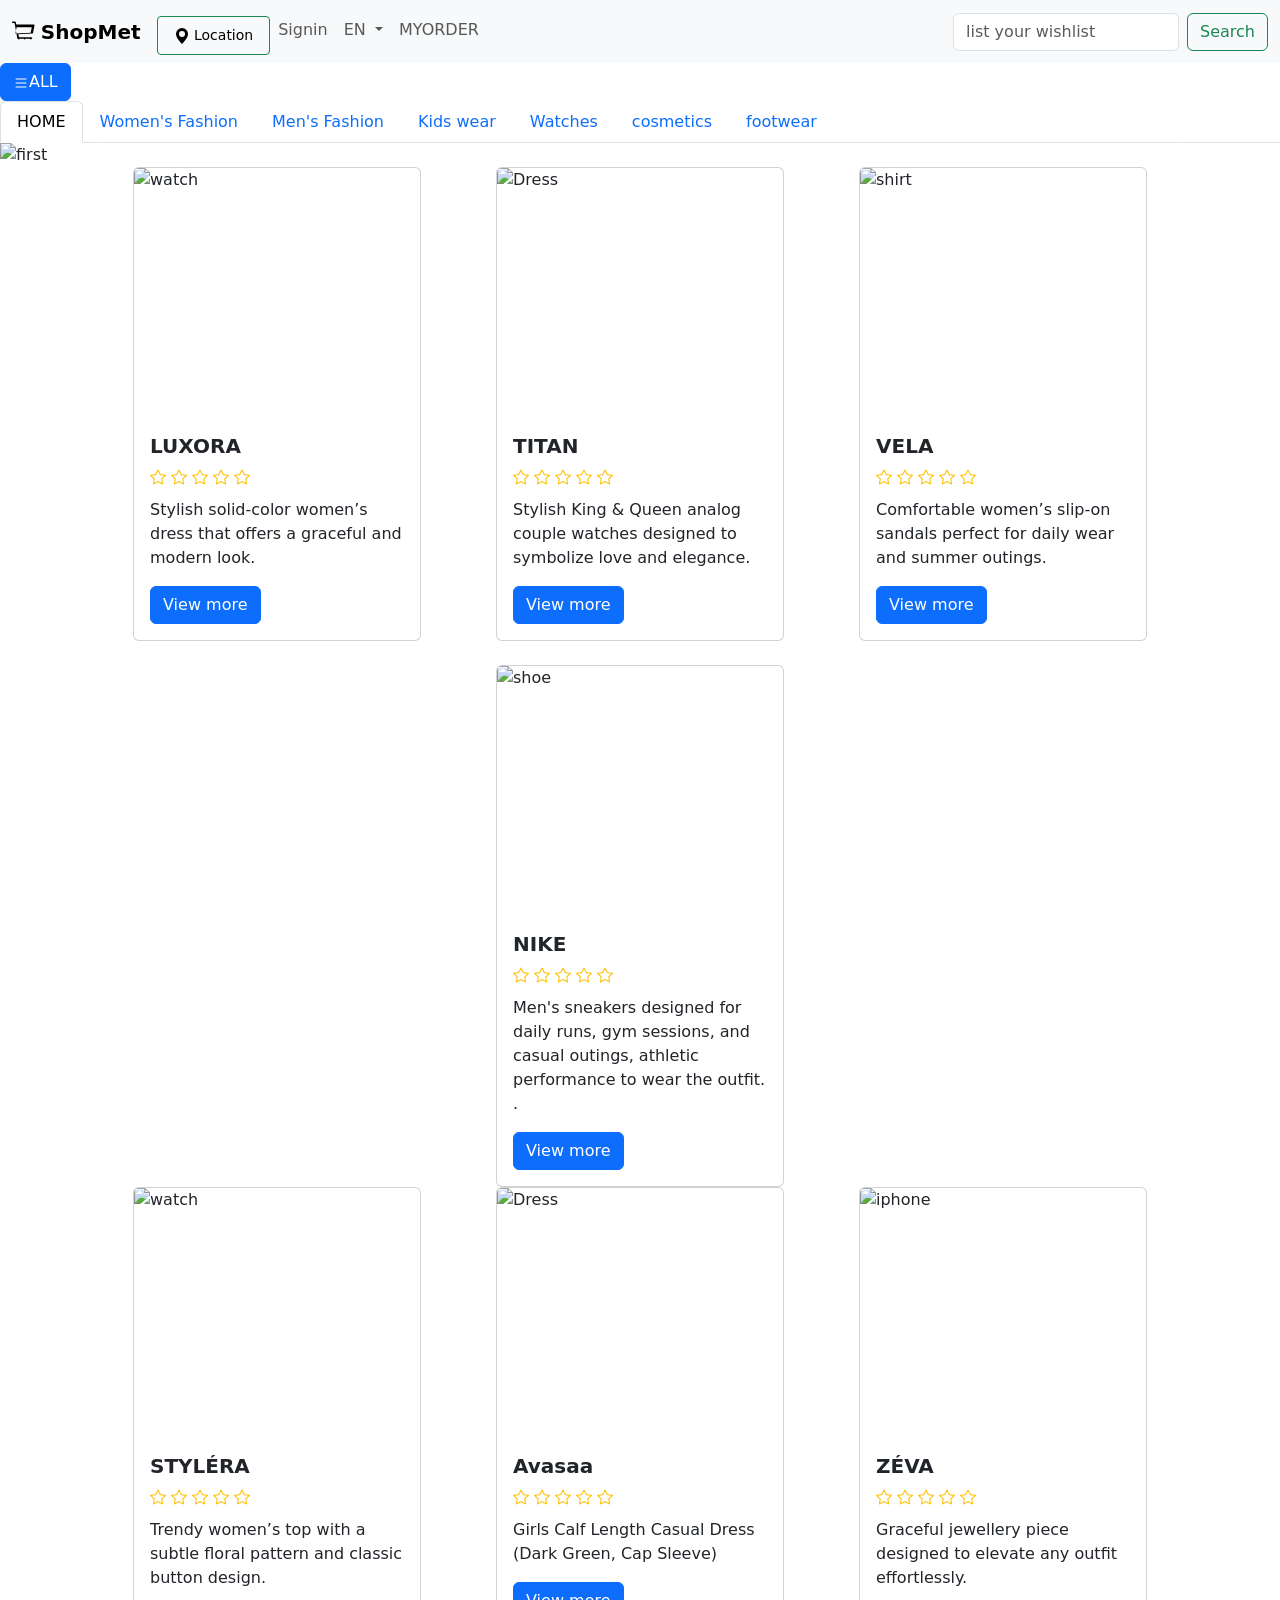
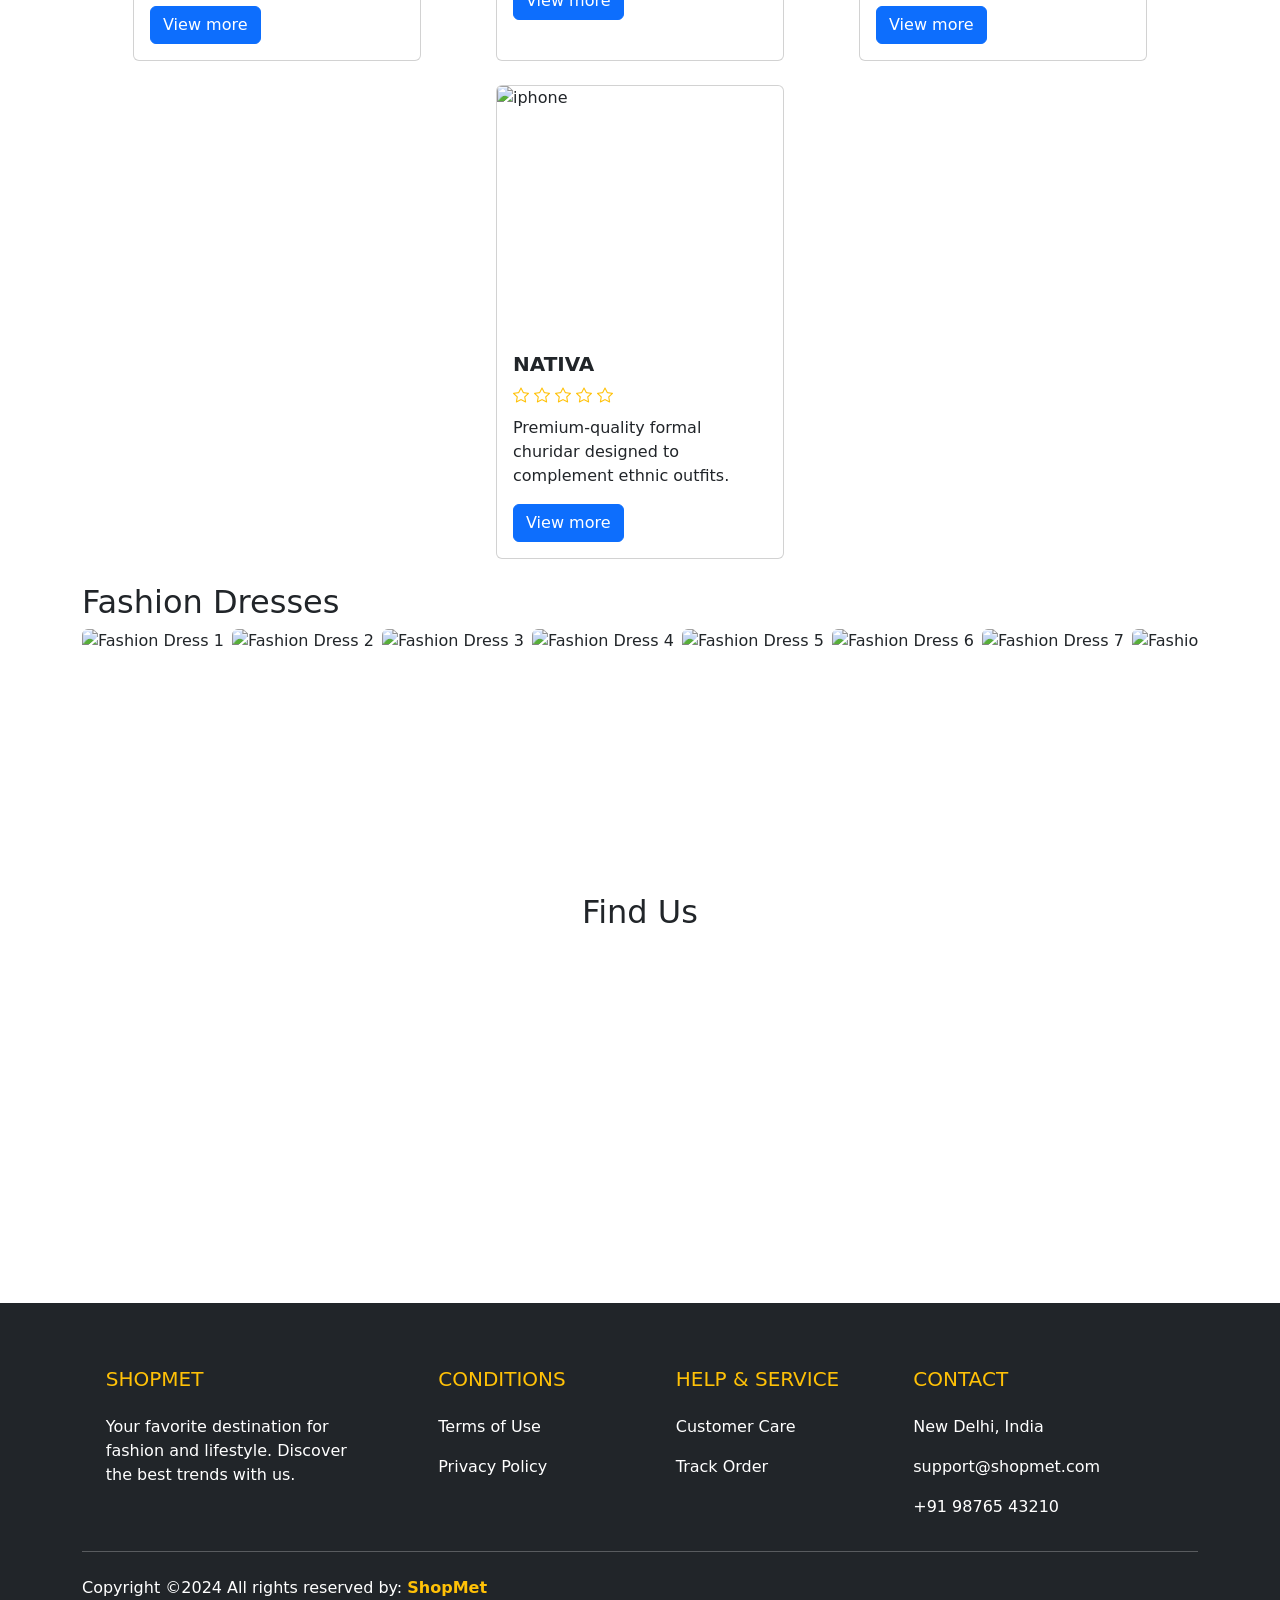
==== index.html @ eb03e345 "Rename nm.html to index.html" ====
<!DOCTYPE html>
<html lang="en">
    <head>
        <meta charset="utf-8">
        <meta http-equiv="X-UA-Compatible" content="IE=edge">
        <title>Shopmet</title>
        <meta name="description" content="">
        <meta name="viewport" content="width=device-width, initial-scale=1">
            <link href="https://cdn.jsdelivr.net/npm/bootstrap@5.3.6/dist/css/bootstrap.min.css" rel="stylesheet" integrity="sha384-4Q6Gf2aSP4eDXB8Miphtr37CMZZQ5oXLH2yaXMJ2w8e2ZtHTl7GptT4jmndRuHDT" crossorigin="anonymous">

        <link rel="stylesheet" href="style1.css">
        <link rel="stylesheet" href="https://cdn.jsdelivr.net/npm/bootstrap-icons@1.11.3/font/bootstrap-icons.min.css">
        <style>
          .horizontal-scroll-container {
            display: flex;
            overflow-x: auto;
            padding-bottom: 1rem; /* For scrollbar visibility */
          }
          /* Styles for the horizontally scrolling image cards */
          .horizontal-scroll-container .card {
            width: 150px; /* Adjust width as needed for your images */
            height: 200px; /* Adjust height as needed for your images */
            margin-right: 0; /* Remove gaps between cards */
            padding: 0; /* Remove card padding */
            border: none; /* Optional: remove card border */
            flex-shrink: 0; /* Prevent items from shrinking */
            overflow: hidden; /* Ensure image fits within card boundaries */
          }
          .horizontal-scroll-container .card img {
            width: 100%;
            height: 100%;
            object-fit: cover; /* Ensures image covers the card, might crop */
            display: block; /* Removes extra space below image */
          }
          .card-container {
            display: flex;
            flex-wrap: wrap;
            justify-content: space-evenly;
            gap: 1.5rem;
          }
          .card-container .card img {
            height: 250px;
            object-fit: cover;
          }
       </style>
    </head>
    <body>
        <div class="toptop"> 
<nav class="navbar navbar-expand-lg bg-body-tertiary">
  <div class="container-fluid">
    <a class="navbar-brand" href="#" style="display: inline-flex; align-items: center;">
      <svg xmlns="http://www.w3.org/2000/svg" width="24" height="24" fill="currentColor" class="bi bi-cart3" viewBox="0 0 16 16" style="margin-right: 0.3rem;">
        <path d="M0 1.5A.5.5 0 0 1 .5 1H2a.5.5 0 0 1 .485.379L2.89 3H14.5a.5.5 0 0 1 .49.598l-1 5a.5.5 0 0 1-.465.401l-9.397.472L4.74 11.5H13a.5.5 0 0 1 0 1H4a.5.5 0 0 1-.491-.408L2.01 3.607 1.61 2H.5a.5.5 0 0 1-.5-.5M3.105 4.757l-.858 4.31L12.44 8.5l.722-3.61zM5 12.5a.5.5 0 1 1-1 0 .5.5 0 0 1 1 0m8 0a.5.5 0 1 1-1 0 .5.5 0 0 1 1 0m-4 0a.5.5 0 1 1-1 0 .5.5 0 0 1 1 0"/> </svg>
      <strong>ShopMet</strong>
    </a>
    <button class="navbar-toggler" type="button" data-bs-toggle="collapse" data-bs-target="#navbarSupportedContent" aria-controls="navbarSupportedContent" aria-expanded="false" aria-label="Toggle navigation">
      <span class="navbar-toggler-icon"></span>
    </button>
    <div class="collapse navbar-collapse" id="navbarSupportedContent">
      <ul class="navbar-nav me-auto mb-2 mb-lg-0 topbar">
        <li class="nav-item">
          <a class="nav-link active" aria-current="page" href="#" style="padding-top: 0.25rem; padding-bottom: 0.25rem;"><button id="location-btn" class="btn btn-outline-success btn-sm" type="button"><svg xmlns="http://www.w3.org/2000/svg" width="16" height="16" fill="currentcolor" class="bi bi-geo-alt-fill" viewBox="0 0 16 16">
  <path d="M8 16s6-5.686 6-10A6 6 0 0 0 2 6c0 4.314 6 10 6 10m0-7a3 3 0 1 1 0-6 3 3 0 0 1 0 6"/> </svg> Location</a>
        </li>
        <li class="nav-item">
          <a class="nav-link" href="#" id="signin-btn" style="padding-top: 0.625rem; padding-bottom: 0.625rem;">Signin</a>
        </li>
        <li class="nav-item dropdown">
          <a class="nav-link dropdown-toggle" href="#" role="button" data-bs-toggle="dropdown" aria-expanded="false" style="padding-top: 0.625rem; padding-bottom: 0.625rem;">
            EN
          </a>
          <ul class="dropdown-menu">
            <li><a class="dropdown-item" href="#">Tamil</a></li>
             <li><a class="dropdown-item" href="#">English</a></li>
            <li><a class="dropdown-item" href="#">hindi</a></li>
            <li><hr class="dropdown-divider"></li>
            <li><a class="dropdown-item" href="#">Something else here</a></li>
          </ul>
        </li>
        <li class="nav-item">
          <a class="nav-link" href="#" id="myorder-btn" style="padding-top: 0.625rem; padding-bottom: 0.625rem;">MYORDER</a>
        </li>
      </ul>
      <form class="d-flex" role="search">
        <input class="form-control me-2" type="search" placeholder="list your wishlist" aria-label="search"/>
        <button class="btn btn-outline-success" type="submit">Search</button>
      </form>
    </div>
  </div>
</nav>
        </div>
        
<div class="wholeback" >
 <button class="btn btn-primary" type="button" data-bs-toggle="offcanvas" data-bs-target="#offcanvasWithBothOptions" aria-controls="offcanvasWithBothOptions"><svg xmlns="http://www.w3.org/2000/svg" width="16" height="16" fill="currentColor" class="bi bi-list" viewBox="0 0 16 16">
  <path fill-rule="evenodd" d="M2.5 12a.5.5 0 0 1 .5-.5h10a.5.5 0 0 1 0 1H3a.5.5 0 0 1-.5-.5m0-4a.5.5 0 0 1 .5-.5h10a.5.5 0 0 1 0 1H3a.5.5 0 0 1-.5-.5m0-4a.5.5 0 0 1 .5-.5h10a.5.5 0 0 1 0 1H3a.5.5 0 0 1-.5-.5"/>
</svg>ALL</button>

<div class="offcanvas offcanvas-start" data-bs-scroll="true" tabindex="-1" id="offcanvasWithBothOptions" aria-labelledby="offcanvasWithBothOptionsLabel">
  <div class="offcanvas-header">
    <h5 class="offcanvas-title" id="offcanvasWithBothOptionsLabel">Hello, Shopper</h5>
    <button type="button" class="btn-close" data-bs-dismiss="offcanvas" aria-label="Close"></button>
  </div>
  <div class="offcanvas-body">
    <h5 class="mb-3">My Collections</h5>
    <div class="list-group">
      <a href="#" class="list-group-item list-group-item-action">
        <div class="d-flex w-100 justify-content-between">
          <h6 class="mb-1">Summer Favorites</h6>
          <small class="text-muted">
            <i class="bi bi-star-fill text-warning"></i>
            <i class="bi bi-star-fill text-warning"></i>
            <i class="bi bi-star-fill text-warning"></i>
            <i class="bi bi-star-fill text-warning"></i>
            <i class="bi bi-star-half text-warning"></i>
          </small>
        </div>
        <p class="mb-1">My top picks for the summer season.</p>
      </a>
      <a href="#" class="list-group-item list-group-item-action">
        <div class="d-flex w-100 justify-content-between">
          <h6 class="mb-1">Workout Essentials</h6>
          <small class="text-muted">
            <i class="bi bi-star-fill text-warning"></i>
            <i class="bi bi-star-fill text-warning"></i>
            <i class="bi bi-star-fill text-warning"></i>
            <i class="bi bi-star-fill text-warning"></i>
            <i class="bi bi-star text-warning"></i>
          </small>
        </div>
        <p class="mb-1">Must-haves for the gym.</p>
      </a>
      <a href="#" class="list-group-item list-group-item-action">
        <h6 class="mb-1">Evening Wear</h6>
        <p class="mb-1">Elegant outfits for special nights.</p>
      </a>
    </div>
  </div>
</div>
<div class="navtab">
  <ul class="nav nav-tabs">
  <li class="nav-item">
    <a class="nav-link active" aria-current="page" href="#">HOME</a>
  </li>
  <li class="nav-item">
    <a class="nav-link" href="womens_fashion.html">Women's Fashion</a>
  </li>
  <li class="nav-item">
    <a class="nav-link" href="mens_fashion.html">Men's Fashion</a>
  </li>
   <li class="nav-item">
    <a class="nav-link" href="kids_wear.html" target="_blank">Kids wear</a>
  </li>
   <li class="nav-item">
    <a class="nav-link" href="watches.html">Watches</a>
  </li>
   <li class="nav-item">
    <a class="nav-link" href="cosmetics.html">cosmetics</a>
  </li>
  <li class="nav-item">
    <a class="nav-link" href="footwear.html">footwear</a>
  </li>
</ul>
 </div>
</div>
<div class="bg">
<div id="carouselExampleInterval" class="carousel slide" data-bs-ride="carousel"> 
  <div class="carousel-inner">
    <div class="carousel-item active" data-bs-interval="2000">
      <img src="C:\Users\Snarm\OneDrive\Desktop\shopmet\assets\images\p1.jpg" class="d-block w-100" alt="first">

    </div>
     <div class="carousel-item" data-bs-interval="2000">
      <img src=C:\Users\Snarm\OneDrive\Desktop\myshop\index.html\a6.jpg class="d-block w-100" alt="second ">
      <div class="topright"><b>AMAZING OFFERS </b><br> UPTO 70% OFF</div>
    </div>
    <div class="carousel-item" data-bs-interval="2000">
      <img src=C:\Users\Snarm\OneDrive\Desktop\myshop\index.html\a1.jpg class="d-block w-100" alt="third">
      <div class="topright">premium collections <br> <b>DISCOVER THE BEST <br>FASHION BRANDS </b> <br> new arrivals </div>
    </div>
    <div class="carousel-item" data-bs-interval="2000">
      <img src=C:\Users\Snarm\OneDrive\Desktop\myshop\index.html\a2.jpg class="d-block w-100" alt="fourth">
      <div class="topright"><b>SPECIAL DISCOUNTS</b> <br> TILL JULY 18th 2025 </div>
    </div>
    <div class="carousel-item" data-bs-interval="2000">
      <img src=C:\Users\Snarm\OneDrive\Desktop\myshop\index.html\a3.jpg class="d-block w-100" alt="fifth">
      <div class="centered"><strong><b>Grab it before the OFFER ENDS </b><br> SHOP NOW </strong></div>
    </div>
    <div class="carousel-item" data-bs-interval="2000"> 
      <img src=C:\Users\Snarm\OneDrive\Desktop\myshop\index.html\a5.jpg class="d-block w-100" alt="sixth">
    </div>
  </div>
  <button class="carousel-control-prev" type="button" data-bs-target="#carouselExampleInterval" data-bs-slide="prev">
    <span class="carousel-control-prev-icon" aria-hidden="true"></span>
    <span class="visually-hidden">Previous</span>
  </button>
  <button class="carousel-control-next" type="button" data-bs-target="#carouselExampleInterval" data-bs-slide="next">
    <span class="carousel-control-next-icon" aria-hidden="true"></span>
    <span class="visually-hidden">Next</span>
  </button>
</div>
<div class="container">
<div class="card-container">
<div class="card" style="width: 18rem;">
  <img src=C:\Users\Snarm\OneDrive\Desktop\myshop\index.html\a4.jpg class="card-img-top" alt="watch">
  <div class="card-body">
    <h5 class="card-title"><b>LUXORA</b></h5>
    <div class="mb-2 rating-stars">
      <i class="bi bi-star text-warning" data-value="1"></i>
      <i class="bi bi-star text-warning" data-value="2"></i>
      <i class="bi bi-star text-warning" data-value="3"></i>
      <i class="bi bi-star text-warning" data-value="4"></i>
      <i class="bi bi-star text-warning" data-value="5"></i>
    </div>
    <p class="card-text">Stylish solid-color women’s dress that offers a graceful and modern look.</p>
    <a href="#" class="btn btn-primary">View more</a>
  </div>
</div>
  <div class="card" style="width: 18rem;">
    <img src=C:\Users\Snarm\OneDrive\Desktop\myshop\index.html\n4.avif class="card-img-top" alt="Dress">
  <div class="card-body">
    <h5 class="card-title"><b>TITAN</b></h5>
    <div class="mb-2 rating-stars">
      <i class="bi bi-star text-warning" data-value="1"></i>
      <i class="bi bi-star text-warning" data-value="2"></i>
      <i class="bi bi-star text-warning" data-value="3"></i>
      <i class="bi bi-star text-warning" data-value="4"></i>
      <i class="bi bi-star text-warning" data-value="5"></i>
    </div>
    <p class="card-text">Stylish King & Queen analog couple watches designed to symbolize love and elegance.</p>
    <a href="#" class="btn btn-primary">View more</a>
  </div>
  </div>
    <div class="card" style="width: 18rem;">
      <img src=C:\Users\Snarm\OneDrive\Desktop\myshop\index.html\n3.jpg class="card-img-top" alt="shirt">
  <div class="card-body">
    <h5 class="card-title"><b>VELA</b></h5>
    <div class="mb-2 rating-stars">
      <i class="bi bi-star text-warning" data-value="1"></i>
      <i class="bi bi-star text-warning" data-value="2"></i>
      <i class="bi bi-star text-warning" data-value="3"></i>
      <i class="bi bi-star text-warning" data-value="4"></i>
      <i class="bi bi-star text-warning" data-value="5"></i>
    </div>
    <p class="card-text">Comfortable women’s slip-on sandals perfect for daily wear and summer outings.</p>
    <a href="#" class="btn btn-primary">View more</a>
  </div>
  </div>
  <div class="card" style="width: 18rem;">
<img src=C:\Users\Snarm\OneDrive\Desktop\myshop\index.html\s3.jpg class="card-img-top" alt="shoe">
  <div class="card-body">
    <h5 class="card-title"><b>NIKE</b></h5>
    <div class="mb-2 rating-stars">
      <i class="bi bi-star text-warning" data-value="1"></i>
      <i class="bi bi-star text-warning" data-value="2"></i>
      <i class="bi bi-star text-warning" data-value="3"></i>
      <i class="bi bi-star text-warning" data-value="4"></i>
      <i class="bi bi-star text-warning" data-value="5"></i>
    </div>
    <p class="card-text">Men's sneakers designed for daily runs, gym sessions, and casual outings, athletic performance to wear the outfit. .</p>
    <a href="#" class="btn btn-primary">View more</a>
  </div>
  </div>
</div>
<div class="card-container">
<div class="card" style="width: 18rem;">
  <img src=C:\Users\Snarm\OneDrive\Desktop\myshop\index.html\s1.jpg class="card-img-top" alt="watch">
  <div class="card-body">
    <h5 class="card-title"><b>STYLÉRA</b></h5>
    <div class="mb-2 rating-stars">
      <i class="bi bi-star text-warning" data-value="1"></i>
      <i class="bi bi-star text-warning" data-value="2"></i>
      <i class="bi bi-star text-warning" data-value="3"></i>
      <i class="bi bi-star text-warning" data-value="4"></i>
      <i class="bi bi-star text-warning" data-value="5"></i>
    </div>
    <p class="card-text">Trendy women’s top with a subtle floral pattern and classic button design.</p>
    <a href="#" class="btn btn-primary">View more</a>
  </div>
</div>
  <div class="card" style="width: 18rem;">
    <img src=C:\Users\Snarm\OneDrive\Desktop\myshop\index.html\n5.avif class="card-img-top" alt="Dress">
  <div class="card-body">
    <h5 class="card-title"><b>Avasaa</b></h5>
    <div class="mb-2 rating-stars">
      <i class="bi bi-star text-warning" data-value="1"></i>
      <i class="bi bi-star text-warning" data-value="2"></i>
      <i class="bi bi-star text-warning" data-value="3"></i>
      <i class="bi bi-star text-warning" data-value="4"></i>
      <i class="bi bi-star text-warning" data-value="5"></i>
    </div>
    <p class="card-text">Girls Calf Length Casual Dress  (Dark Green, Cap Sleeve)</p>
    <a href="#" class="btn btn-primary">View more</a>
  </div>
  </div>
    <div class="card" style="width: 18rem;">
<img src=C:\Users\Snarm\OneDrive\Desktop\myshop\index.html\n2.avif class="card-img-top" alt="iphone">
  <div class="card-body">
    <h5 class="card-title"><b>ZÉVA</b></h5>
    <div class="mb-2 rating-stars">
      <i class="bi bi-star text-warning" data-value="1"></i>
      <i class="bi bi-star text-warning" data-value="2"></i>
      <i class="bi bi-star text-warning" data-value="3"></i>
      <i class="bi bi-star text-warning" data-value="4"></i>
      <i class="bi bi-star text-warning" data-value="5"></i>
    </div>
    <p class="card-text"> Graceful jewellery piece designed to elevate any outfit effortlessly.</p>
    <a href="#" class="btn btn-primary">View more</a>
  </div>
  </div>
  <div class="card" style="width: 18rem;">
<img src=C:\Users\Snarm\OneDrive\Desktop\myshop\index.html\n1.jpg class="card-img-top" alt="iphone">
  <div class="card-body">
    <h5 class="card-title"><b>NATIVA</b></h5>
    <div class="mb-2 rating-stars">
      <i class="bi bi-star text-warning" data-value="1"></i>
      <i class="bi bi-star text-warning" data-value="2"></i>
      <i class="bi bi-star text-warning" data-value="3"></i>
      <i class="bi bi-star text-warning" data-value="4"></i>
      <i class="bi bi-star text-warning" data-value="5"></i>
    </div>
    <p class="card-text"> Premium-quality formal churidar designed to complement ethnic outfits.</p>
    <a href="#" class="btn btn-primary">View more</a>
  </div>
  </div>
</div>
</div>

<!-- New Fashion Dress Section -->
<div class="container mt-4">
  <h2>Fashion Dresses</h2>
  <div class="horizontal-scroll-container">
    <!-- Item 1 -->
    <div class="card">
      <img src=C:\Users\Snarm\OneDrive\Desktop\myshop\index.html\s2.png alt="Fashion Dress 1">
    </div>
    <!-- Item 2 -->
    <div class="card">
      <img src=C:\Users\Snarm\OneDrive\Desktop\myshop\index.html\s5.png alt="Fashion Dress 2">
    </div>
    <!-- Item 3 -->
    <div class="card">
      <img src=C:\Users\Snarm\OneDrive\Desktop\myshop\index.html\s6.png alt="Fashion Dress 3">
    </div>
    <!-- Item 4 -->
    <div class="card">
      <img src=C:\Users\Snarm\OneDrive\Desktop\myshop\index.html\s7.png alt="Fashion Dress 4">
    </div>
    <!-- Item 5 -->
    <div class="card">
      <img src=C:\Users\Snarm\OneDrive\Desktop\myshop\index.html\s8.png alt="Fashion Dress 5">
    </div>
    <!-- Item 6 -->
    <div class="card">
      <img src=C:\Users\Snarm\OneDrive\Desktop\myshop\index.html\s4.png alt="Fashion Dress 6">
    </div>
    <!-- Item 7 -->
    <div class="card">
      <img src=C:\Users\Snarm\OneDrive\Desktop\myshop\index.html\s0.png alt="Fashion Dress 7">
    </div>
    <!-- Item 8 to 12 - Placeholder: Repeat similar card structure with different image/text -->
    <!-- For brevity, I'll add one more and indicate repetition -->
    <div class="card">
      <img src=C:\Users\Snarm\OneDrive\Desktop\myshop\index.html\b1.png alt="Fashion Dress 8">
    </div>
    <!-- Repeat card structure for items 9, 10, 11, 12 with unique content -->
    <!-- e.g., <div class="card">...</div> ... -->
  </div>
</div>
<!-- End of New Fashion Dress Section -->

<div class="container mt-5 mb-5">
  <div class="row justify-content-center">
    <div class="col-md-6">
      <h2 class="mb-3 text-center">Find Us</h2>
      <div class="ratio ratio-16x9">
        <iframe src="https://www.google.com/maps/embed?pb=!1m18!1m12!1m3!1d3502.066496734778!2d77.20682931508246!3d28.62777698241976!2m3!1f0!2f0!3f0!3m2!1i1024!2i768!4f13.1!3m3!1m2!1s0x390cfd37b741d057%3A0xcdee88e47393c3f1!2sConnaught%20Place%2C%20New%20Delhi%2C%20Delhi%20110001%2C%20India!5e0!3m2!1sen!2sus!4v1698765432100!5m2!1sen!2sus" style="border:0;" allowfullscreen="" loading="lazy" referrerpolicy="no-referrer-when-downgrade"></iframe>
      </div>
    </div>
  </div>
</div>

<!-- Footer Section -->
<footer class="bg-dark text-white pt-5 pb-4">
  <div class="container text-center text-md-start">
    <div class="row text-center text-md-start">
      <div class="col-md-3 col-lg-3 col-xl-3 mx-auto mt-3">
        <h5 class="text-uppercase mb-4 font-weight-bold text-warning">ShopMet</h5>
        <p>Your favorite destination for fashion and lifestyle. Discover the best trends with us.</p>
      </div>
      <div class="col-md-2 col-lg-2 col-xl-2 mx-auto mt-3">
        <h5 class="text-uppercase mb-4 font-weight-bold text-warning">Conditions</h5>
        <p><a href="#" class="text-white" style="text-decoration: none;">Terms of Use</a></p>
        <p><a href="#" class="text-white" style="text-decoration: none;">Privacy Policy</a></p>
      </div>
      <div class="col-md-3 col-lg-2 col-xl-2 mx-auto mt-3">
        <h5 class="text-uppercase mb-4 font-weight-bold text-warning">Help & Service</h5>
        <p><a href="#" class="text-white" style="text-decoration: none;">Customer Care</a></p>
        <p><a href="#" class="text-white" style="text-decoration: none;">Track Order</a></p>
      </div>
      <div class="col-md-4 col-lg-3 col-xl-3 mx-auto mt-3">
        <h5 class="text-uppercase mb-4 font-weight-bold text-warning">Contact</h5>
        <p>New Delhi, India</p>
        <p>support@shopmet.com</p>
        <p>+91 98765 43210</p>
      </div>
    </div>
    <hr class="mb-4">
    <div class="row align-items-center">
      <div class="col-md-7 col-lg-8">
        <p> Copyright ©2024 All rights reserved by:
          <a href="#" style="text-decoration: none;">
            <strong class="text-warning">ShopMet</strong>
          </a>
        </p>
      </div>
    </div>
  </div>
</footer>

<!-- Signin Modal -->
<div class="modal fade" id="signinModal" tabindex="-1" aria-labelledby="signinModalLabel" aria-hidden="true">
  <div class="modal-dialog">
    <div class="modal-content">
      <div class="modal-header">
        <h5 class="modal-title" id="signinModalLabel">Sign In with Phone Number</h5>
        <button type="button" class="btn-close" data-bs-dismiss="modal" aria-label="Close"></button>
      </div>
      <div class="modal-body">
        <!-- Phone Number Step -->
        <div id="phone-step">
          <div class="mb-3">
            <label for="phoneNumberInput" class="form-label">Enter your 10-digit phone number</label>
            <input type="tel" class="form-control" id="phoneNumberInput" placeholder="e.g., 9876543210" maxlength="10">
            <div class="invalid-feedback">Please enter a valid 10-digit phone number.</div>
          </div>
          <button type="button" class="btn btn-primary w-100" id="send-otp-btn">Send OTP</button>
        </div>
        <!-- OTP Step -->
        <div id="otp-step" style="display: none;">
          <p>An OTP has been sent to <strong id="display-phone-number"></strong>. (For this demo, the OTP is <strong>1234</strong>)</p>
          <div class="mb-3">
            <label for="otpInput" class="form-label">Enter the 4-digit OTP</label>
            <input type="text" class="form-control" id="otpInput" placeholder="----" maxlength="4">
            <div class="invalid-feedback">Invalid OTP. Please try again.</div>
          </div>
          <button type="button" class="btn btn-success w-100" id="verify-otp-btn">Verify & Sign In</button>
        </div>
      </div>
    </div>
  </div>
</div>

<!-- Orders Modal -->
<div class="modal fade" id="ordersModal" tabindex="-1" aria-labelledby="ordersModalLabel" aria-hidden="true">
  <div class="modal-dialog modal-lg">
    <div class="modal-content">
      <div class="modal-header">
        <h5 class="modal-title" id="ordersModalLabel">My Orders</h5>
        <button type="button" class="btn-close" data-bs-dismiss="modal" aria-label="Close"></button>
      </div>
      <div class="modal-body">
        <div class="list-group">
          <a href="#" class="list-group-item list-group-item-action" aria-current="true">
            <div class="d-flex w-100 justify-content-between">
              <h5 class="mb-1">Order #12345</h5>
              <small class="text-success">Delivered</small>
            </div>
            <p class="mb-1">Men's Sneakers (Nike)</p>
            <small>Ordered on: Jan 15, 2024</small>
          </a>
          <a href="#" class="list-group-item list-group-item-action">
            <div class="d-flex w-100 justify-content-between">
              <h5 class="mb-1">Order #67890</h5>
              <small class="text-primary">Shipped</small>
            </div>
            <p class="mb-1">Women's Floral Dress</p>
            <small>Ordered on: Feb 20, 2024</small>
          </a>
          <a href="#" class="list-group-item list-group-item-action">
            <div class="d-flex w-100 justify-content-between">
              <h5 class="mb-1">Order #11223</h5>
              <small class="text-warning">Processing</small>
            </div>
            <p class="mb-1">Titan Couple Watch</p>
            <small>Ordered on: Today</small>
          </a>
        </div>
      </div>
    </div>
  </div>
</div>

</div>
<script src="https://cdn.jsdelivr.net/npm/bootstrap@5.3.6/dist/js/bootstrap.bundle.min.js" integrity="sha384-j1CDi7MgGQ12Z7Qab0qlWQ/Qqz24Gc6BM0thvEMVjHnfYGF0rmFCozFSxQBxwHKO" crossorigin="anonymous"></script>
<script src="https://cdn.jsdelivr.net/npm/@popperjs/core@2.11.8/dist/umd/popper.min.js" integrity="sha384-I7E8VVD/ismYTF4hNIPjVp/Zjvgyol6VFvRkX/vR+Vc4jQkC+hVqc2pM8ODewa9r" crossorigin="anonymous"></script>
<script>
  function updateLocation(manualClick = false) {
    const btn = document.getElementById('location-btn');
    const iconSvg = '<svg xmlns="http://www.w3.org/2000/svg" width="16" height="16" fill="currentcolor" class="bi bi-geo-alt-fill" viewBox="0 0 16 16"><path d="M8 16s6-5.686 6-10A6 6 0 0 0 2 6c0 4.314 6 10 6 10m0-7a3 3 0 1 1 0-6 3 3 0 0 1 0 6"/> </svg>';
    
    if (navigator.geolocation) {
      if (manualClick) btn.innerHTML = iconSvg + " Locating...";
      navigator.geolocation.getCurrentPosition((position) => {
        const { latitude, longitude } = position.coords;
        fetch(`https://api.bigdatacloud.net/data/reverse-geocode-client?latitude=${latitude}&longitude=${longitude}&localityLanguage=en`)
          .then(response => response.json())
          .then(data => {
            // Prioritize locality to show specific area
            const area = data.locality || data.city || "India";
            const state = data.principalSubdivision || "";
            btn.innerHTML = iconSvg + " " + area;
            if (manualClick) alert(`Current Area: ${area}\nState: ${state}\nCountry: ${data.countryName}`);
          })
          .catch(() => {
            btn.innerHTML = iconSvg + " Location Error";
          });
      }, (error) => {
        console.error(error);
        if (manualClick) {
          btn.innerHTML = iconSvg + " Permission Denied";
          alert("Please allow location access to set your current location.");
        }
      });
    } else if (manualClick) {
      alert("Geolocation is not supported by this browser.");
    }
  }

  document.getElementById('location-btn').addEventListener('click', function(event) {
    event.preventDefault(); 
    event.stopPropagation();
    updateLocation(true);
  });

  // Automatically check location on page load
  window.addEventListener('load', function() {
    updateLocation(false);
  });

  // --- Signin Modal Logic ---
  const signinBtn = document.getElementById('signin-btn');
  const signinModalEl = document.getElementById('signinModal');
  const signinModal = new bootstrap.Modal(signinModalEl);
  
  const phoneStep = document.getElementById('phone-step');
  const otpStep = document.getElementById('otp-step');
  const phoneNumberInput = document.getElementById('phoneNumberInput');
  const sendOtpBtn = document.getElementById('send-otp-btn');
  const otpInput = document.getElementById('otpInput');
  const verifyOtpBtn = document.getElementById('verify-otp-btn');
  const displayPhoneNumber = document.getElementById('display-phone-number');

  // Main Signin button in navbar
  signinBtn.addEventListener('click', function(event) {
    event.preventDefault();
    if (this.innerText.trim() === "Signin") {
        // Reset modal to initial state before showing
        phoneStep.style.display = 'block';
        otpStep.style.display = 'none';
        phoneNumberInput.value = '';
        otpInput.value = '';
        phoneNumberInput.classList.remove('is-invalid');
        otpInput.classList.remove('is-invalid');
        signinModal.show();
    } else {
        if (confirm("Do you want to sign out?")) {
            this.innerText = "Signin";
        }
    }
  });

  // "Send OTP" button inside modal
  sendOtpBtn.addEventListener('click', function() {
    if (/^\d{10}$/.test(phoneNumberInput.value)) {
        phoneNumberInput.classList.remove('is-invalid');
        displayPhoneNumber.innerText = phoneNumberInput.value;
        phoneStep.style.display = 'none';
        otpStep.style.display = 'block';
    } else {
        phoneNumberInput.classList.add('is-invalid');
    }
  });

  // "Verify OTP" button inside modal
  verifyOtpBtn.addEventListener('click', function() {
    const fakeOtp = "1234";
    if (otpInput.value === fakeOtp) {
        otpInput.classList.remove('is-invalid');
        signinModal.hide();
        signinBtn.innerText = "Hello, " + phoneNumberInput.value;
        alert("Sign-in successful! Welcome.");
    } else {
        otpInput.classList.add('is-invalid');
    }
  });

  // --- My Orders Logic ---
  const myOrderBtn = document.getElementById('myorder-btn');
  const ordersModalEl = document.getElementById('ordersModal');
  const ordersModal = new bootstrap.Modal(ordersModalEl);

  myOrderBtn.addEventListener('click', function(event) {
    event.preventDefault();
    ordersModal.show();
  });
</script>
<script>
  document.addEventListener('DOMContentLoaded', function () {
    const ratingContainers = document.querySelectorAll('.rating-stars');

    ratingContainers.forEach(container => {
      const stars = container.querySelectorAll('i');

      // Function to reset stars to the currently saved rating
      const resetStars = () => {
        const currentRating = parseInt(container.getAttribute('data-rating') || '0');
        stars.forEach((star, index) => {
          if (index < currentRating) {
            star.classList.remove('bi-star');
            star.classList.add('bi-star-fill');
          } else {
            star.classList.remove('bi-star-fill');
            star.classList.add('bi-star');
          }
        });
      };

      stars.forEach(star => {
        star.style.cursor = 'pointer';

        star.addEventListener('mouseover', () => {
          const ratingValue = parseInt(star.getAttribute('data-value'));
          // Temporarily fill stars on hover
          stars.forEach((s, index) => {
            if (index < ratingValue) {
              s.classList.remove('bi-star');
              s.classList.add('bi-star-fill');
            } else {
              s.classList.remove('bi-star-fill');
              s.classList.add('bi-star');
            }
          });
        });

        star.addEventListener('click', () => {
          const ratingValue = parseInt(star.getAttribute('data-value'));
          // Set the rating permanently on click (for this session)
          container.setAttribute('data-rating', ratingValue);
          alert(`Thank you for rating this ${ratingValue} out of 5!`);
        });
      });

      // When mouse leaves the container, reset to the saved rating
      container.addEventListener('mouseleave', () => {
        resetStars();
      });

      resetStars(); // Set initial state (0 stars)
    });
  });
</script>
</body>
</html>
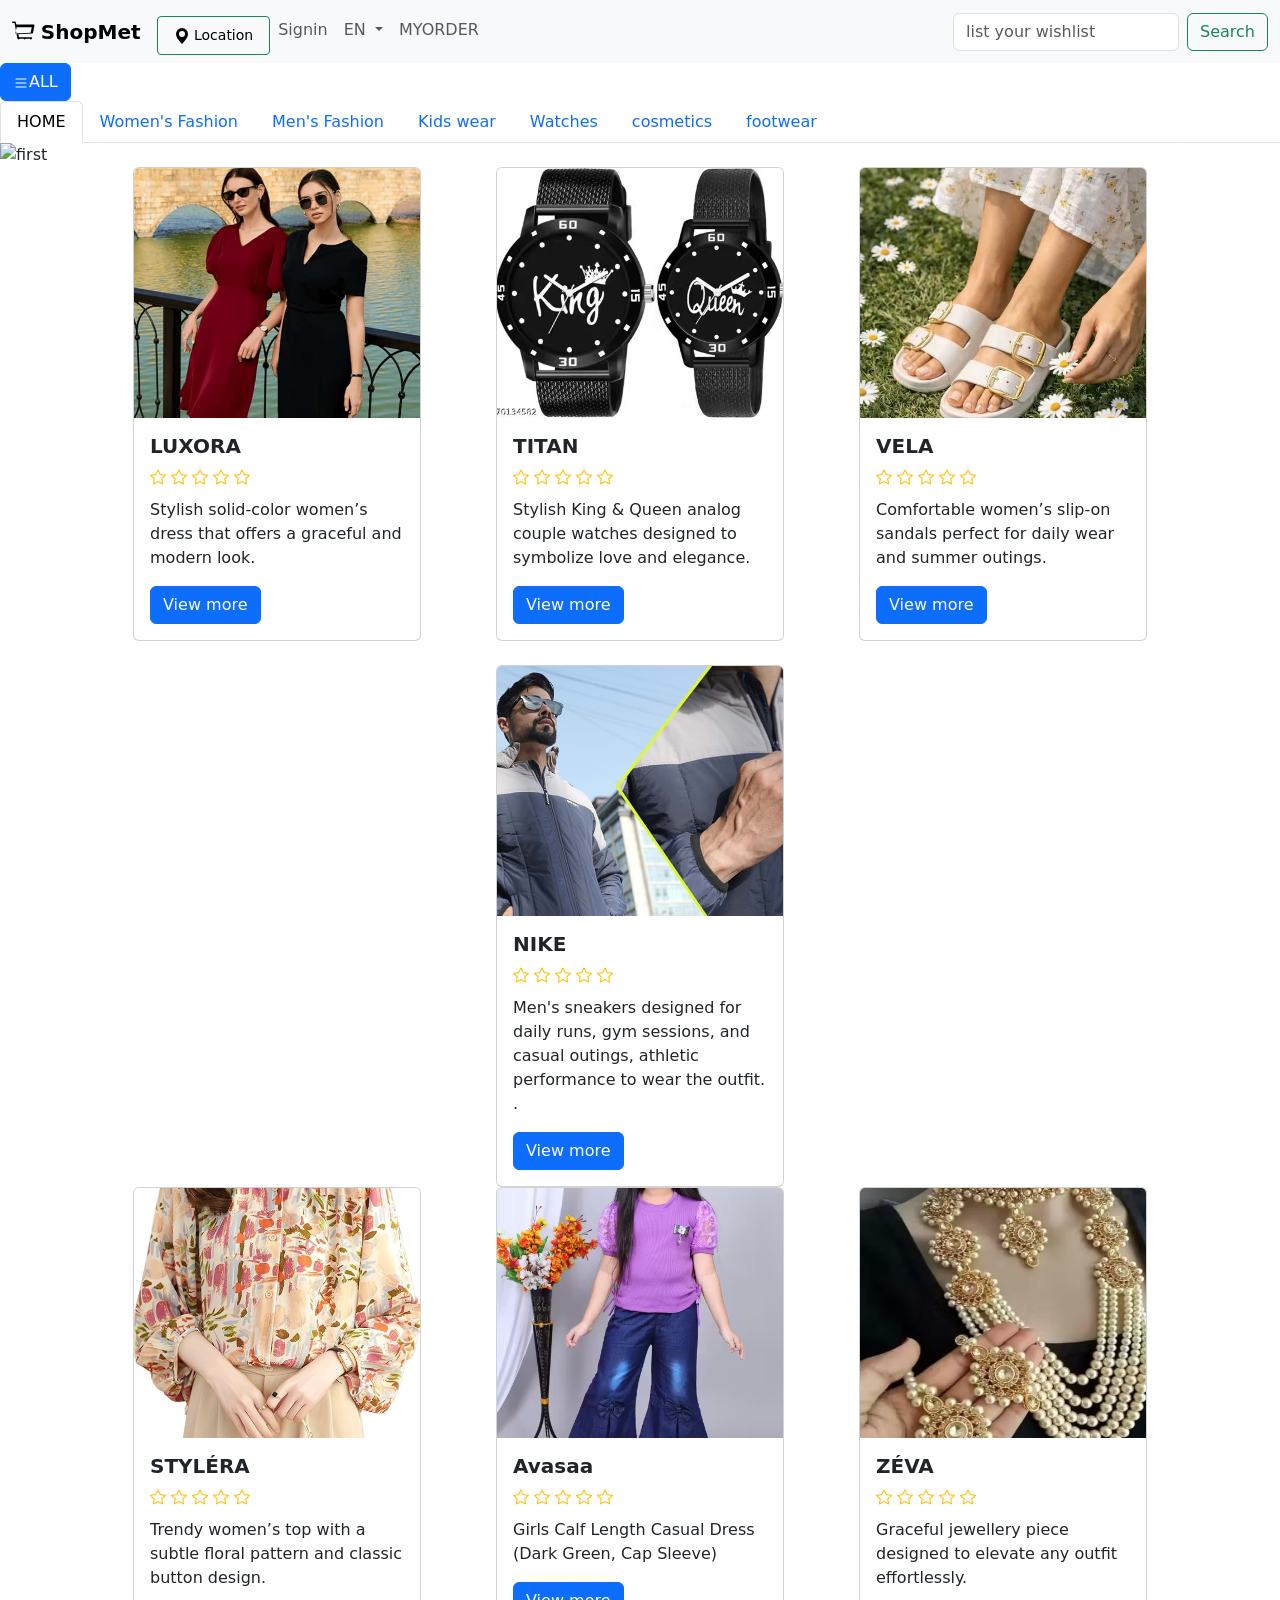
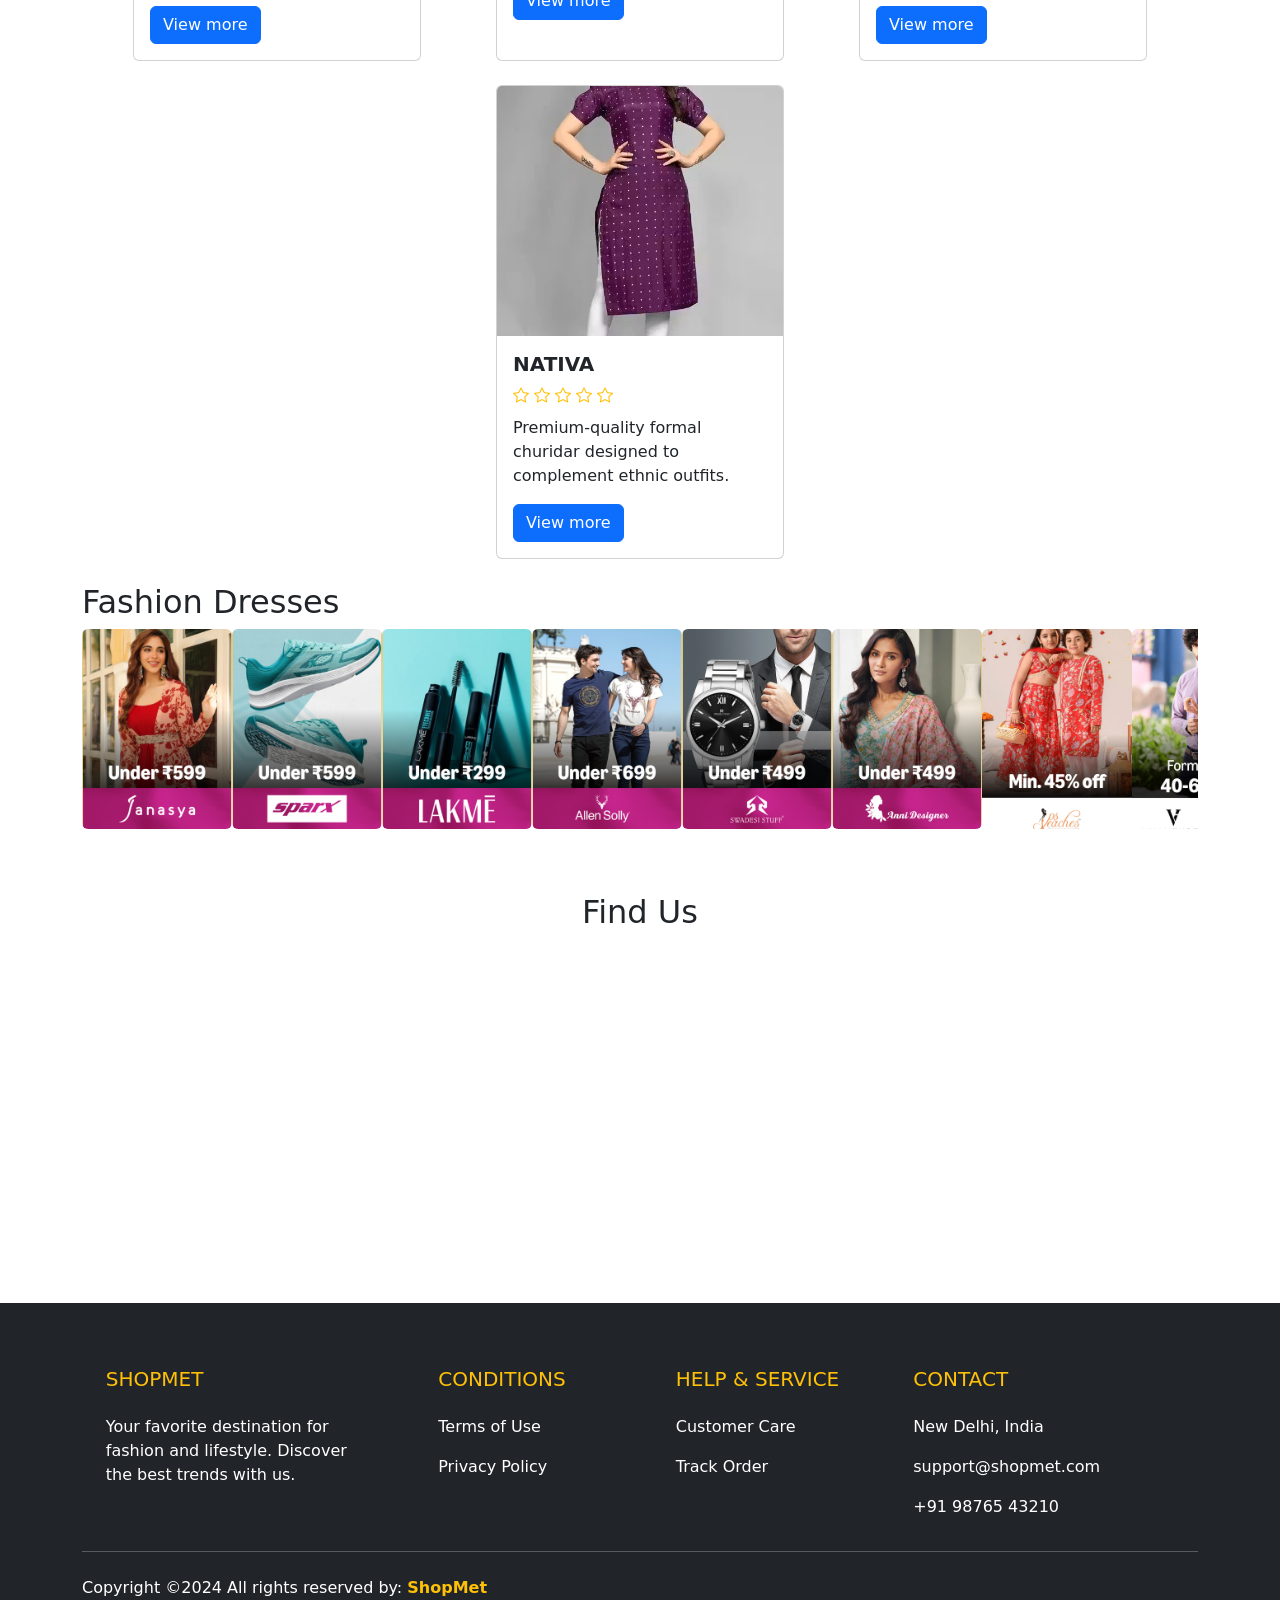
==== commit 40233599: "Update index.html" ====
--- a/index.html
+++ b/index.html
@@ -166,27 +166,27 @@
 <div id="carouselExampleInterval" class="carousel slide" data-bs-ride="carousel"> 
   <div class="carousel-inner">
     <div class="carousel-item active" data-bs-interval="2000">
-      <img src="C:\Users\Snarm\OneDrive\Desktop\shopmet\assets\images\p1.jpg" class="d-block w-100" alt="first">
+      <img src="p1.jpg" class="d-block w-100" alt="first">
 
     </div>
      <div class="carousel-item" data-bs-interval="2000">
-      <img src=C:\Users\Snarm\OneDrive\Desktop\myshop\index.html\a6.jpg class="d-block w-100" alt="second ">
+      <img src=a6.jpg class="d-block w-100" alt="second ">
       <div class="topright"><b>AMAZING OFFERS </b><br> UPTO 70% OFF</div>
     </div>
     <div class="carousel-item" data-bs-interval="2000">
-      <img src=C:\Users\Snarm\OneDrive\Desktop\myshop\index.html\a1.jpg class="d-block w-100" alt="third">
+      <img src=a1.jpg class="d-block w-100" alt="third">
       <div class="topright">premium collections <br> <b>DISCOVER THE BEST <br>FASHION BRANDS </b> <br> new arrivals </div>
     </div>
     <div class="carousel-item" data-bs-interval="2000">
-      <img src=C:\Users\Snarm\OneDrive\Desktop\myshop\index.html\a2.jpg class="d-block w-100" alt="fourth">
+      <img src=a2.jpg class="d-block w-100" alt="fourth">
       <div class="topright"><b>SPECIAL DISCOUNTS</b> <br> TILL JULY 18th 2025 </div>
     </div>
     <div class="carousel-item" data-bs-interval="2000">
-      <img src=C:\Users\Snarm\OneDrive\Desktop\myshop\index.html\a3.jpg class="d-block w-100" alt="fifth">
+      <img src=a3.jpg class="d-block w-100" alt="fifth">
       <div class="centered"><strong><b>Grab it before the OFFER ENDS </b><br> SHOP NOW </strong></div>
     </div>
     <div class="carousel-item" data-bs-interval="2000"> 
-      <img src=C:\Users\Snarm\OneDrive\Desktop\myshop\index.html\a5.jpg class="d-block w-100" alt="sixth">
+      <img src=a5.jpg class="d-block w-100" alt="sixth">
     </div>
   </div>
   <button class="carousel-control-prev" type="button" data-bs-target="#carouselExampleInterval" data-bs-slide="prev">
@@ -201,7 +201,7 @@
 <div class="container">
 <div class="card-container">
 <div class="card" style="width: 18rem;">
-  <img src=C:\Users\Snarm\OneDrive\Desktop\myshop\index.html\a4.jpg class="card-img-top" alt="watch">
+  <img src=a4.jpg class="card-img-top" alt="watch">
   <div class="card-body">
     <h5 class="card-title"><b>LUXORA</b></h5>
     <div class="mb-2 rating-stars">
@@ -216,7 +216,7 @@
   </div>
 </div>
   <div class="card" style="width: 18rem;">
-    <img src=C:\Users\Snarm\OneDrive\Desktop\myshop\index.html\n4.avif class="card-img-top" alt="Dress">
+    <img src=n4.avif class="card-img-top" alt="Dress">
   <div class="card-body">
     <h5 class="card-title"><b>TITAN</b></h5>
     <div class="mb-2 rating-stars">
@@ -231,7 +231,7 @@
   </div>
   </div>
     <div class="card" style="width: 18rem;">
-      <img src=C:\Users\Snarm\OneDrive\Desktop\myshop\index.html\n3.jpg class="card-img-top" alt="shirt">
+      <img src=n3.jpg class="card-img-top" alt="shirt">
   <div class="card-body">
     <h5 class="card-title"><b>VELA</b></h5>
     <div class="mb-2 rating-stars">
@@ -246,7 +246,7 @@
   </div>
   </div>
   <div class="card" style="width: 18rem;">
-<img src=C:\Users\Snarm\OneDrive\Desktop\myshop\index.html\s3.jpg class="card-img-top" alt="shoe">
+<img src=s3.jpg class="card-img-top" alt="shoe">
   <div class="card-body">
     <h5 class="card-title"><b>NIKE</b></h5>
     <div class="mb-2 rating-stars">
@@ -263,7 +263,7 @@
 </div>
 <div class="card-container">
 <div class="card" style="width: 18rem;">
-  <img src=C:\Users\Snarm\OneDrive\Desktop\myshop\index.html\s1.jpg class="card-img-top" alt="watch">
+  <img src=s1.jpg class="card-img-top" alt="watch">
   <div class="card-body">
     <h5 class="card-title"><b>STYLÉRA</b></h5>
     <div class="mb-2 rating-stars">
@@ -278,7 +278,7 @@
   </div>
 </div>
   <div class="card" style="width: 18rem;">
-    <img src=C:\Users\Snarm\OneDrive\Desktop\myshop\index.html\n5.avif class="card-img-top" alt="Dress">
+    <img src=n5.avif class="card-img-top" alt="Dress">
   <div class="card-body">
     <h5 class="card-title"><b>Avasaa</b></h5>
     <div class="mb-2 rating-stars">
@@ -293,7 +293,7 @@
   </div>
   </div>
     <div class="card" style="width: 18rem;">
-<img src=C:\Users\Snarm\OneDrive\Desktop\myshop\index.html\n2.avif class="card-img-top" alt="iphone">
+<img src=n2.avif class="card-img-top" alt="iphone">
   <div class="card-body">
     <h5 class="card-title"><b>ZÉVA</b></h5>
     <div class="mb-2 rating-stars">
@@ -308,7 +308,7 @@
   </div>
   </div>
   <div class="card" style="width: 18rem;">
-<img src=C:\Users\Snarm\OneDrive\Desktop\myshop\index.html\n1.jpg class="card-img-top" alt="iphone">
+<img src=n1.jpg class="card-img-top" alt="iphone">
   <div class="card-body">
     <h5 class="card-title"><b>NATIVA</b></h5>
     <div class="mb-2 rating-stars">
@@ -331,36 +331,36 @@
   <div class="horizontal-scroll-container">
     <!-- Item 1 -->
     <div class="card">
-      <img src=C:\Users\Snarm\OneDrive\Desktop\myshop\index.html\s2.png alt="Fashion Dress 1">
+      <img src=s2.png alt="Fashion Dress 1">
     </div>
     <!-- Item 2 -->
     <div class="card">
-      <img src=C:\Users\Snarm\OneDrive\Desktop\myshop\index.html\s5.png alt="Fashion Dress 2">
+      <img src=s5.png alt="Fashion Dress 2">
     </div>
     <!-- Item 3 -->
     <div class="card">
-      <img src=C:\Users\Snarm\OneDrive\Desktop\myshop\index.html\s6.png alt="Fashion Dress 3">
+      <img src=s6.png alt="Fashion Dress 3">
     </div>
     <!-- Item 4 -->
     <div class="card">
-      <img src=C:\Users\Snarm\OneDrive\Desktop\myshop\index.html\s7.png alt="Fashion Dress 4">
+      <img src=s7.png alt="Fashion Dress 4">
     </div>
     <!-- Item 5 -->
     <div class="card">
-      <img src=C:\Users\Snarm\OneDrive\Desktop\myshop\index.html\s8.png alt="Fashion Dress 5">
+      <img src=s8.png alt="Fashion Dress 5">
     </div>
     <!-- Item 6 -->
     <div class="card">
-      <img src=C:\Users\Snarm\OneDrive\Desktop\myshop\index.html\s4.png alt="Fashion Dress 6">
+      <img src=s4.png alt="Fashion Dress 6">
     </div>
     <!-- Item 7 -->
     <div class="card">
-      <img src=C:\Users\Snarm\OneDrive\Desktop\myshop\index.html\s0.png alt="Fashion Dress 7">
+      <img src=s0.png alt="Fashion Dress 7">
     </div>
     <!-- Item 8 to 12 - Placeholder: Repeat similar card structure with different image/text -->
     <!-- For brevity, I'll add one more and indicate repetition -->
     <div class="card">
-      <img src=C:\Users\Snarm\OneDrive\Desktop\myshop\index.html\b1.png alt="Fashion Dress 8">
+      <img src=b1.png alt="Fashion Dress 8">
     </div>
     <!-- Repeat card structure for items 9, 10, 11, 12 with unique content -->
     <!-- e.g., <div class="card">...</div> ... -->
